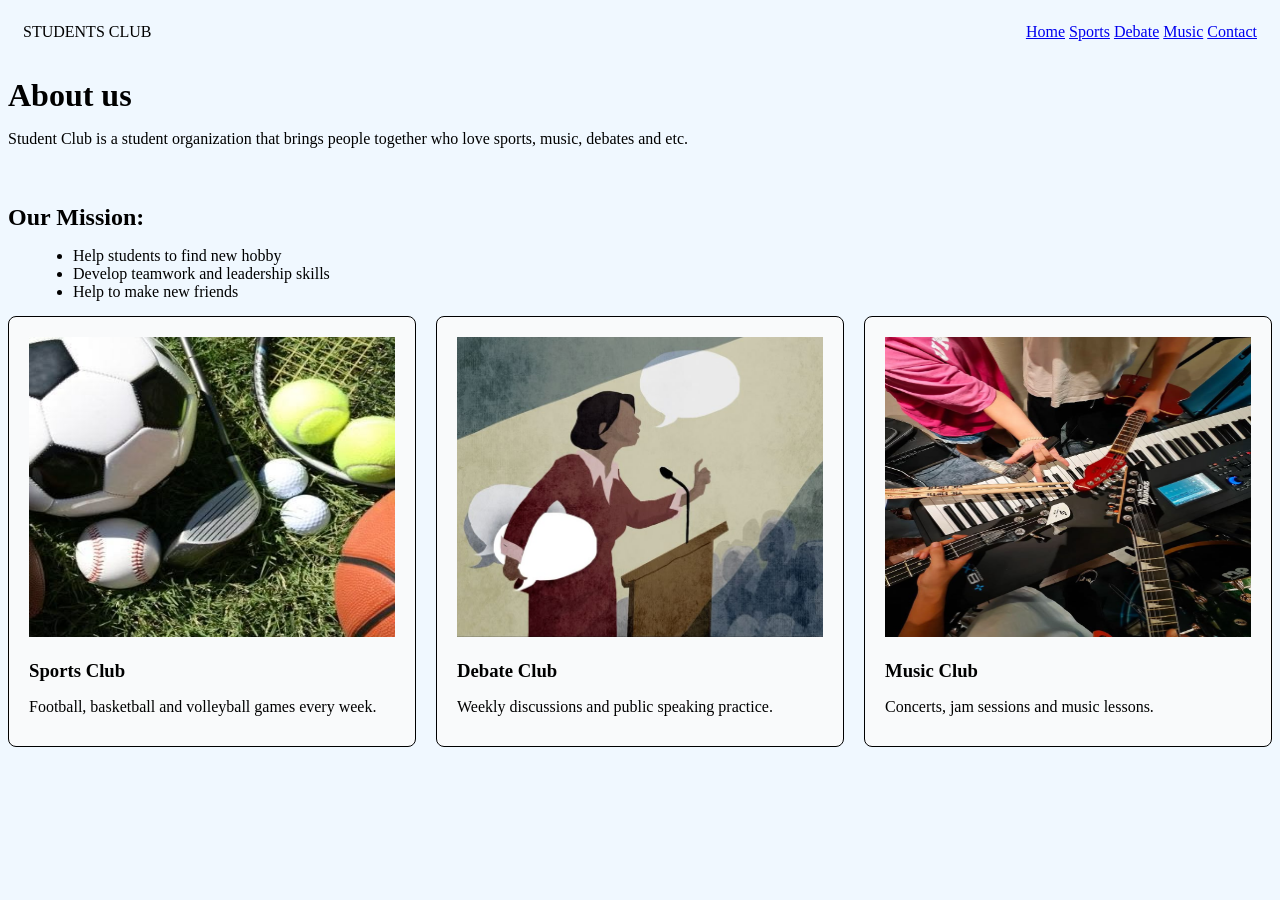
==== index.html @ b8aecc90 "Add files via upload" ====
<!DOCTYPE html>
<html>
    <head>
        <title> Student Club Website</title>
        <link rel="stylesheet" href="style.css"> 
    </head>
    <body>
        <header class="header">
            <div class="logo"> STUDENTS CLUB</div>
            <nav class="nav">
                <a href="index.html"> Home</a>
                <a href="sports.html"> Sports</a>
                <a href="debate.html"> Debate</a>
                <a href="music.html"> Music</a>
                <a href="contact.html"> Contact</a>

            </nav>
         </header>
        <main>
            <h1> About us</h1>
            <p> Student Club is a student organization that brings people together who love sports, music, debates and etc. </p>
            <br><br>
            <h2> Our Mission:</h2>
            <ul>
                <li> Help students to find new hobby</li>
                <li> Develop teamwork and leadership skills</li>
                <li> Help to make new friends</li>
            </ul>
            <div class="cards">
                <div class="card">
                    <img src="photos/card1.jpeg" alt="card1">
                    <h3> Sports Club</h3>
                    <p>Football, basketball and volleyball games every week.</p>
                    
                </div>
                <div class="card"> 
                    <img src="photos/card3.jpeg" alt="">
                    <h3> Debate Club</h3>
                    <p> Weekly discussions and public speaking practice.</p>
                </div>
                <div class="card"> 
                    <img src="photos/card2.jpeg" alt="">
                    <h3> Music Club</h3>
                    <p> Concerts, jam sessions and music lessons.</p>
                </div>
        
            </div>
        </main>
        <footer class="footer"> 
        </footer>
    </body>
</html
---- style.css ----
body {
    background-color: aliceblue;

}
.main {
    margin: 30px;
    padding: 25px;
    border: 2px solid black;
}
h1 {
    margin-bottom: 15px;
}
h2 {
    margin-top: 10px;
    margin-bottom: 10px;
}
h3 {
    margin-bottom: 10px;
}
p {
    margin-bottom: 10px;
}
ul {
    margin-bottom: 15px;
    margin-left: 25px;
}
.header {
    display: flex;
    justify-content: space-between;
    align-items: center;
    padding: 15px;
}
.cards {
    display: flex;
    gap: 20px;
    margin-top: 15px;

}
.card {
    background-color: #f9fafb;
    padding: 20px;
    border-radius: 8px;
    flex: 1;
    min-width: 200px;
    border: 1px solid black;
}
.card img {
    height: 300px;
    width: 100%;
}
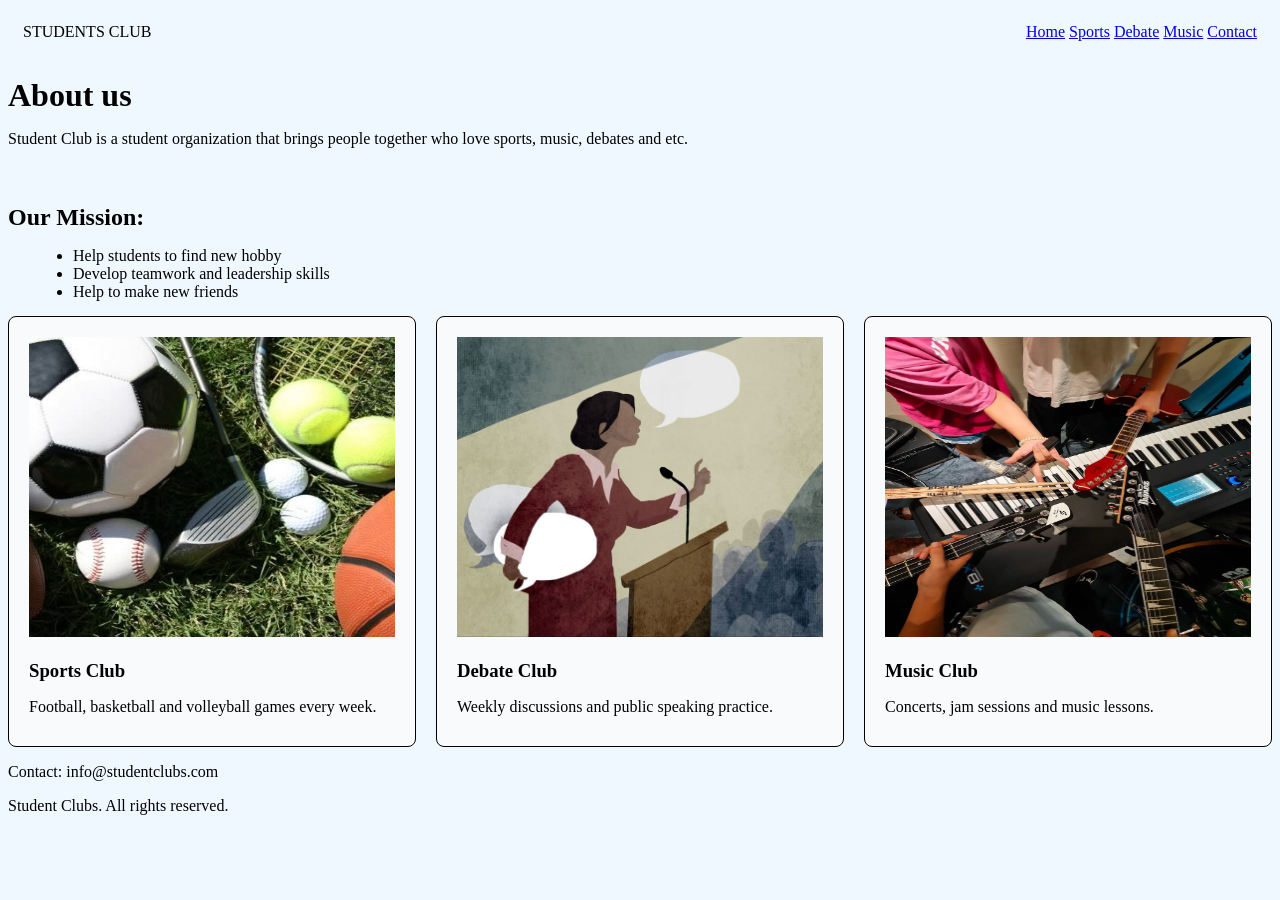
==== commit ca7bf036: "Update index.html" ====
--- a/index.html
+++ b/index.html
@@ -1,6 +1,8 @@
 <!DOCTYPE html>
 <html>
     <head>
+        <meta charset="UTF-8">
+        <meta name="viewport" content="width=device-width, initial-scale=1.0">
         <title> Student Club Website</title>
         <link rel="stylesheet" href="style.css"> 
     </head>
@@ -47,6 +49,9 @@
             </div>
         </main>
         <footer class="footer"> 
+            <p>Contact: info@studentclubs.com</p>
+            <p> Student Clubs. All rights reserved.</p>
         </footer>
     </body>
 </html
+
--- a/style.css
+++ b/style.css
@@ -47,4 +47,4 @@
 .card img {
     height: 300px;
     width: 100%;
-}+}
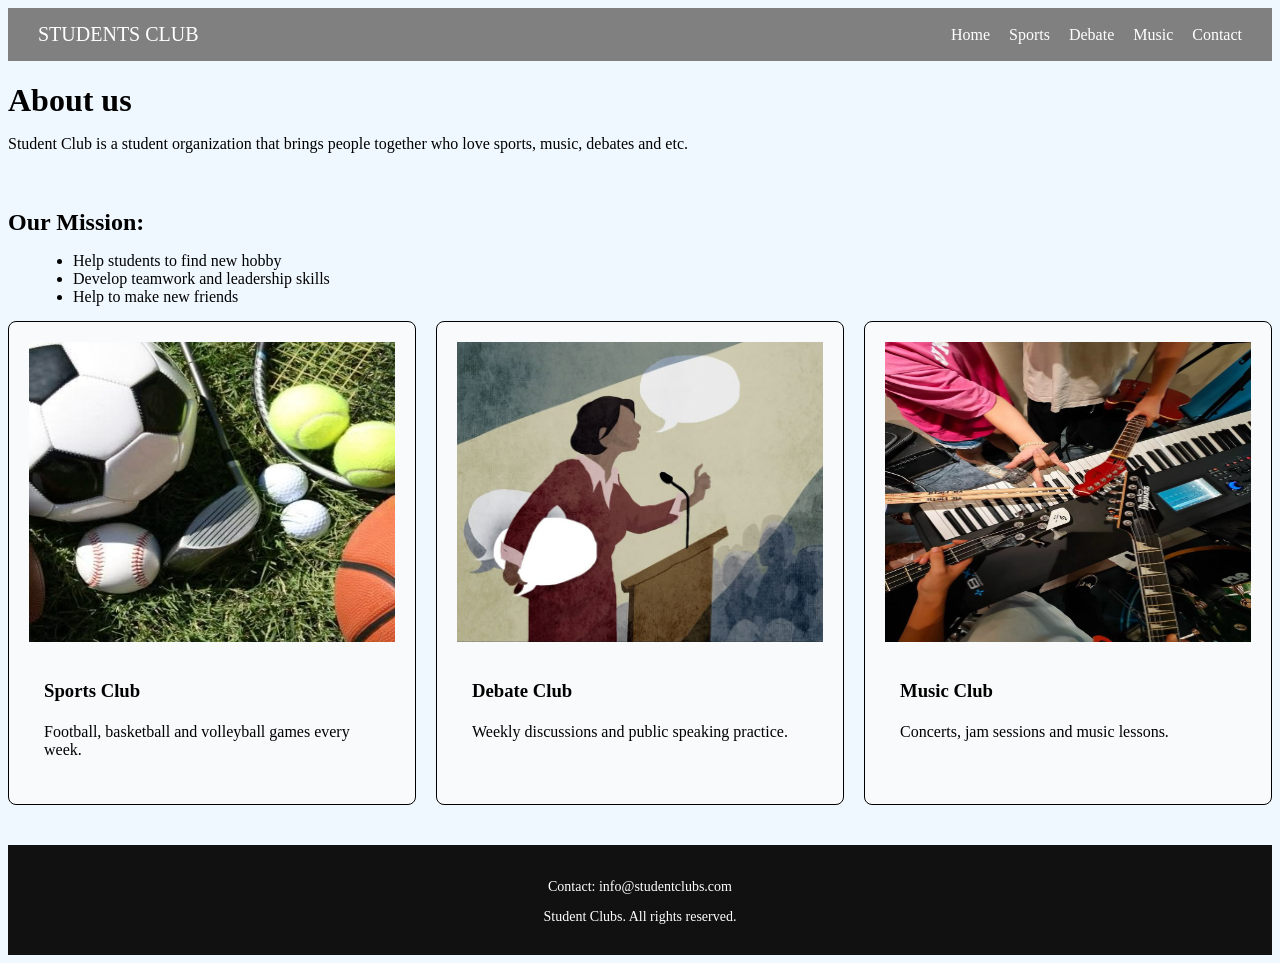
==== commit 7c846b9f: "Add files via upload" ====
--- a/index.html
+++ b/index.html
@@ -54,4 +54,3 @@
         </footer>
     </body>
 </html
-
--- a/style.css
+++ b/style.css
@@ -48,3 +48,196 @@
     height: 300px;
     width: 100%;
 }
+
+
+
+a {
+    color: cornflowerblue;
+    text-decoration: none;
+}
+
+a:hover,
+a:focus {
+    color: cornflowerblue;
+    text-decoration: underline;
+}
+
+
+.header {
+    display: flex;
+    justify-content: space-between;
+    align-items: center;
+    padding: 15px 30px;
+    background-color: grey;
+    color: white;
+    position: sticky;
+}
+
+.logo {
+    font-size: 20px;
+}
+
+.nav a {
+    color: white;
+    margin-left: 15px;
+}
+
+.nav a:hover,
+.nav a:focus {
+    color: gray;
+    text-decoration: underline;
+}
+
+.hero {
+    text-align: center;
+    padding: 40px 20px;
+    background-color: #e0e7ff;
+    border-radius: 8px;
+    margin-bottom: 25px;
+}
+
+.hero h1 {
+    font-size: 30px;
+}
+
+.highlight {
+    color: #1e3a8a;
+}
+
+
+.card h3 {
+    padding: 15px 15px 5px;
+}
+
+.card p {
+    padding: 0 15px 15px;
+}
+
+.card .btn {
+    display: inline-block;
+    margin: 0 15px 15px;
+    color: white;
+    padding: 8px 16px;
+    font-size: 14px;
+}
+
+.card .btn:hover,
+.card .btn:focus {
+    color: white;
+}
+
+.table {
+    width: 100%;
+    border-collapse: collapse;
+    margin-top: 15px;
+}
+
+.table th {
+    background-color: #1e3a8a;
+    color: white;
+    padding: 12px;
+    text-align: left;
+}
+
+.table td {
+    padding: 12px;
+    border-bottom: 1px solid #ddd;
+}
+
+.table tbody tr:nth-child(even) {
+    background-color: #f0f4ff;
+}
+
+.contact-form {
+    background-color: lightblue;
+    padding: 25px;
+    border-radius: 8px;
+    border: 1px solid black;
+    max-width: 600px;
+    margin-top: 15px;
+}
+
+.contact-form label {
+    display: block;
+    margin-top: 12px;
+    margin-bottom: 5px;
+    font-weight: 600;
+}
+
+.contact-form input,
+.contact-form select,
+.contact-form textarea {
+    width: 100%;
+    padding: 10px;
+    border: 1px solid #ccc;
+    border-radius: 4px;
+    font-size: 14px;
+    font-family: inherit;
+}
+
+
+.contact-form button {
+    margin-top: 15px;
+    background-color: lightskyblue;
+    color: white;
+    border: none;
+    padding: 10px 25px;
+    border-radius: 5px;
+    cursor: pointer;
+    font-size: 16px;
+    font-family: inherit;
+}
+
+.contact-form button:hover,
+.contact-form button:focus {
+    background-color: gray;
+    outline: none;
+}
+
+.footer {
+    background-color: #111;
+    color: white;
+    text-align: center;
+    padding: 20px;
+    margin-top: 40px;
+    font-size: 14px;
+}
+
+.footer a {
+    color: white;
+    margin: 0 5px;
+}
+
+
+
+@media (max-width: 768px) {
+    .header {
+        flex-direction: column;
+        gap: 10px;
+        text-align: center;
+    }
+
+    .cards {
+        grid-template-columns: repeat(2, 1fr);
+    }
+
+    .hero h1 {
+        font-size: 24px;
+    }
+}
+
+@media (max-width: 480px) {
+    .cards {
+        grid-template-columns: 1fr;
+    }
+
+    .nav a {
+        display: block;
+        margin: 5px 0;
+    }
+
+    main {
+        margin: 15px;
+        padding: 15px;
+    }
+}
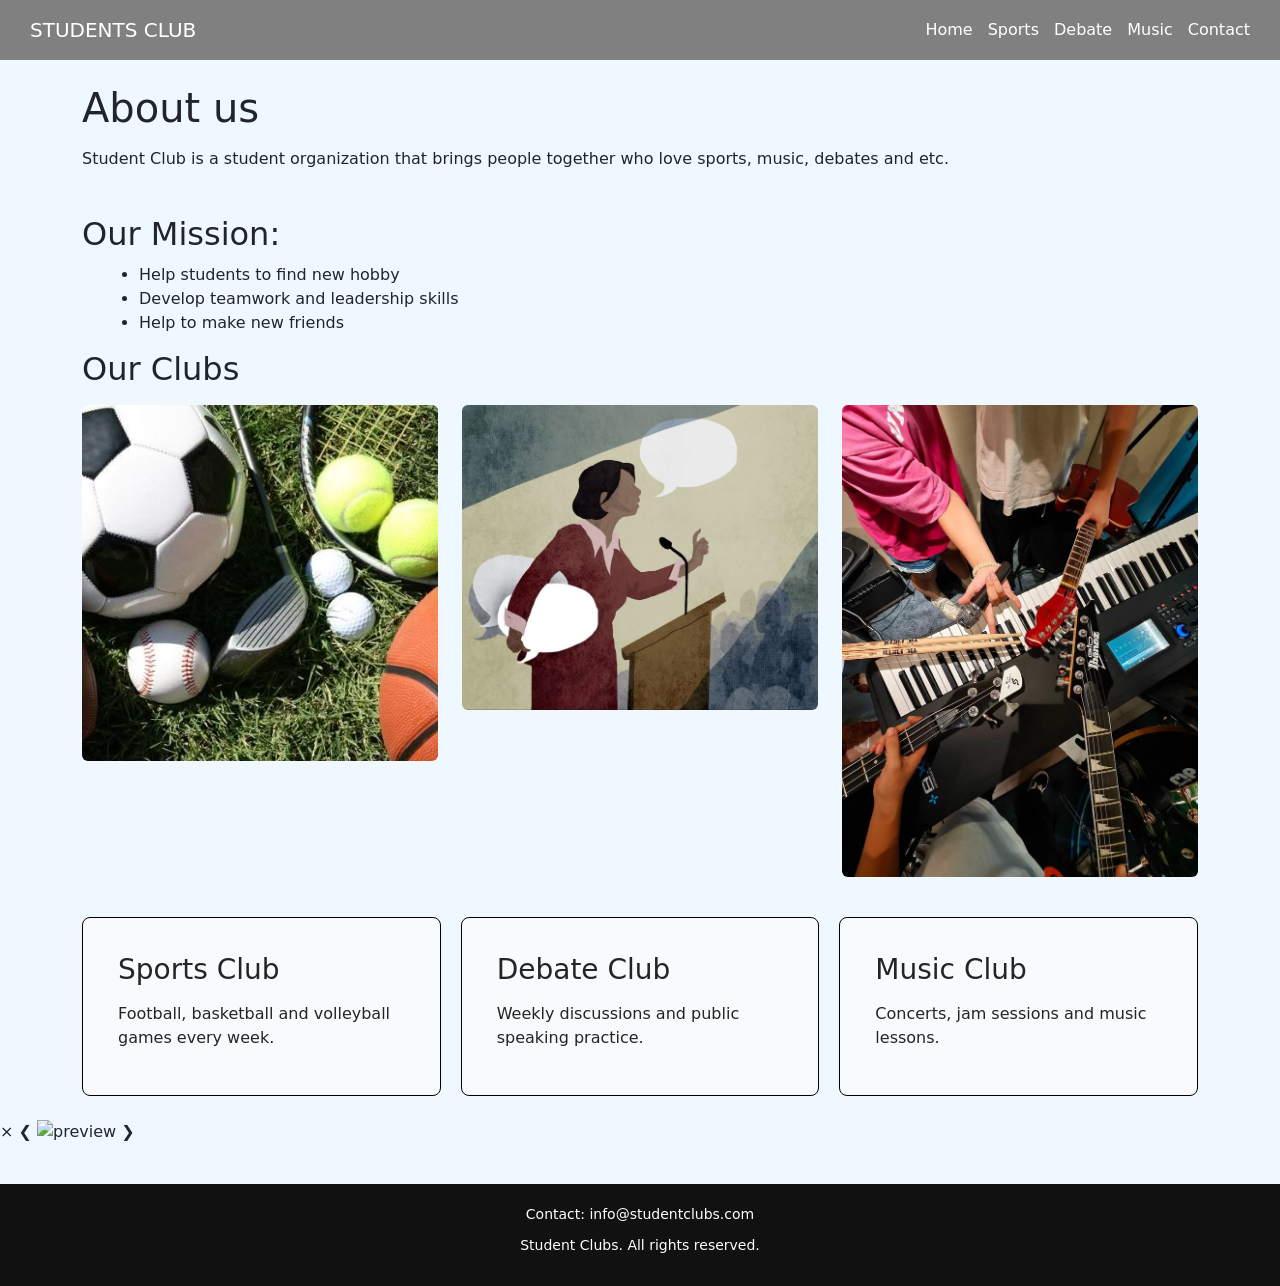
==== commit 5e17275e: "Refactor index.html with Bootstrap integration" ====
--- a/index.html
+++ b/index.html
@@ -1,56 +1,77 @@
 <!DOCTYPE html>
 <html>
-    <head>
-        <meta charset="UTF-8">
-        <meta name="viewport" content="width=device-width, initial-scale=1.0">
-        <title> Student Club Website</title>
-        <link rel="stylesheet" href="style.css"> 
-    </head>
-    <body>
-        <header class="header">
-            <div class="logo"> STUDENTS CLUB</div>
-            <nav class="nav">
-                <a href="index.html"> Home</a>
-                <a href="sports.html"> Sports</a>
-                <a href="debate.html"> Debate</a>
-                <a href="music.html"> Music</a>
-                <a href="contact.html"> Contact</a>
+<head>
+    <meta charset="UTF-8">
+    <meta name="viewport" content="width=device-width, initial-scale=1.0">
+    <title>Student Club Website</title>
+    <link href="https://cdn.jsdelivr.net/npm/bootstrap@5.3.3/dist/css/bootstrap.min.css" rel="stylesheet">
+    <link rel="stylesheet" href="style.css">
+</head>
+<body>
+    <header class="header">
+        <div class="logo">STUDENTS CLUB</div>
+        <nav class="nav">
+            <a href="index.html">Home</a>
+            <a href="sports.html">Sports</a>
+            <a href="debate.html">Debate</a>
+            <a href="music.html">Music</a>
+            <a href="contact.html">Contact</a>
+        </nav>
+    </header>
 
-            </nav>
-         </header>
-        <main>
-            <h1> About us</h1>
-            <p> Student Club is a student organization that brings people together who love sports, music, debates and etc. </p>
-            <br><br>
-            <h2> Our Mission:</h2>
-            <ul>
-                <li> Help students to find new hobby</li>
-                <li> Develop teamwork and leadership skills</li>
-                <li> Help to make new friends</li>
-            </ul>
-            <div class="cards">
-                <div class="card">
-                    <img src="photos/card1.jpeg" alt="card1">
-                    <h3> Sports Club</h3>
-                    <p>Football, basketball and volleyball games every week.</p>
-                    
-                </div>
-                <div class="card"> 
-                    <img src="photos/card3.jpeg" alt="">
-                    <h3> Debate Club</h3>
-                    <p> Weekly discussions and public speaking practice.</p>
-                </div>
-                <div class="card"> 
-                    <img src="photos/card2.jpeg" alt="">
-                    <h3> Music Club</h3>
-                    <p> Concerts, jam sessions and music lessons.</p>
-                </div>
-        
+    <main class="container my-4">
+        <h1>About us</h1>
+        <p>Student Club is a student organization that brings people together who love sports, music, debates and etc.</p>
+        <br>
+        <h2>Our Mission:</h2>
+        <ul>
+            <li>Help students to find new hobby</li>
+            <li>Develop teamwork and leadership skills</li>
+            <li>Help to make new friends</li>
+        </ul>
+
+        <h2>Our Clubs</h2>
+        <div class="row mt-3">
+            <div class="col-md-4">
+                <img class="gallery-img img-fluid rounded mb-3" src="photos/card1.jpeg" alt="Sports Club">
             </div>
-        </main>
-        <footer class="footer"> 
-            <p>Contact: info@studentclubs.com</p>
-            <p> Student Clubs. All rights reserved.</p>
-        </footer>
-    </body>
-</html
+            <div class="col-md-4">
+                <img class="gallery-img img-fluid rounded mb-3" src="photos/card3.jpeg" alt="Debate Club">
+            </div>
+            <div class="col-md-4">
+                <img class="gallery-img img-fluid rounded mb-3" src="photos/card2.jpeg" alt="Music Club">
+            </div>
+        </div>
+
+        <div class="cards mt-4">
+            <div class="card">
+                <h3>Sports Club</h3>
+                <p>Football, basketball and volleyball games every week.</p>
+            </div>
+            <div class="card">
+                <h3>Debate Club</h3>
+                <p>Weekly discussions and public speaking practice.</p>
+            </div>
+            <div class="card">
+                <h3>Music Club</h3>
+                <p>Concerts, jam sessions and music lessons.</p>
+            </div>
+        </div>
+    </main>
+
+    <div id="lightbox">
+        <span id="closeBox">&times;</span>
+        <span id="leftArrow">&#10094;</span>
+        <img id="bigImage" src="" alt="preview">
+        <span id="rightArrow">&#10095;</span>
+    </div>
+
+    <footer class="footer">
+        <p>Contact: info@studentclubs.com</p>
+        <p>Student Clubs. All rights reserved.</p>
+    </footer>
+
+    <script src="https://code.jquery.com/jquery-3.7.1.min.js"></script>
+    <script src="js/script.js"></script>
+</body>
+</html>
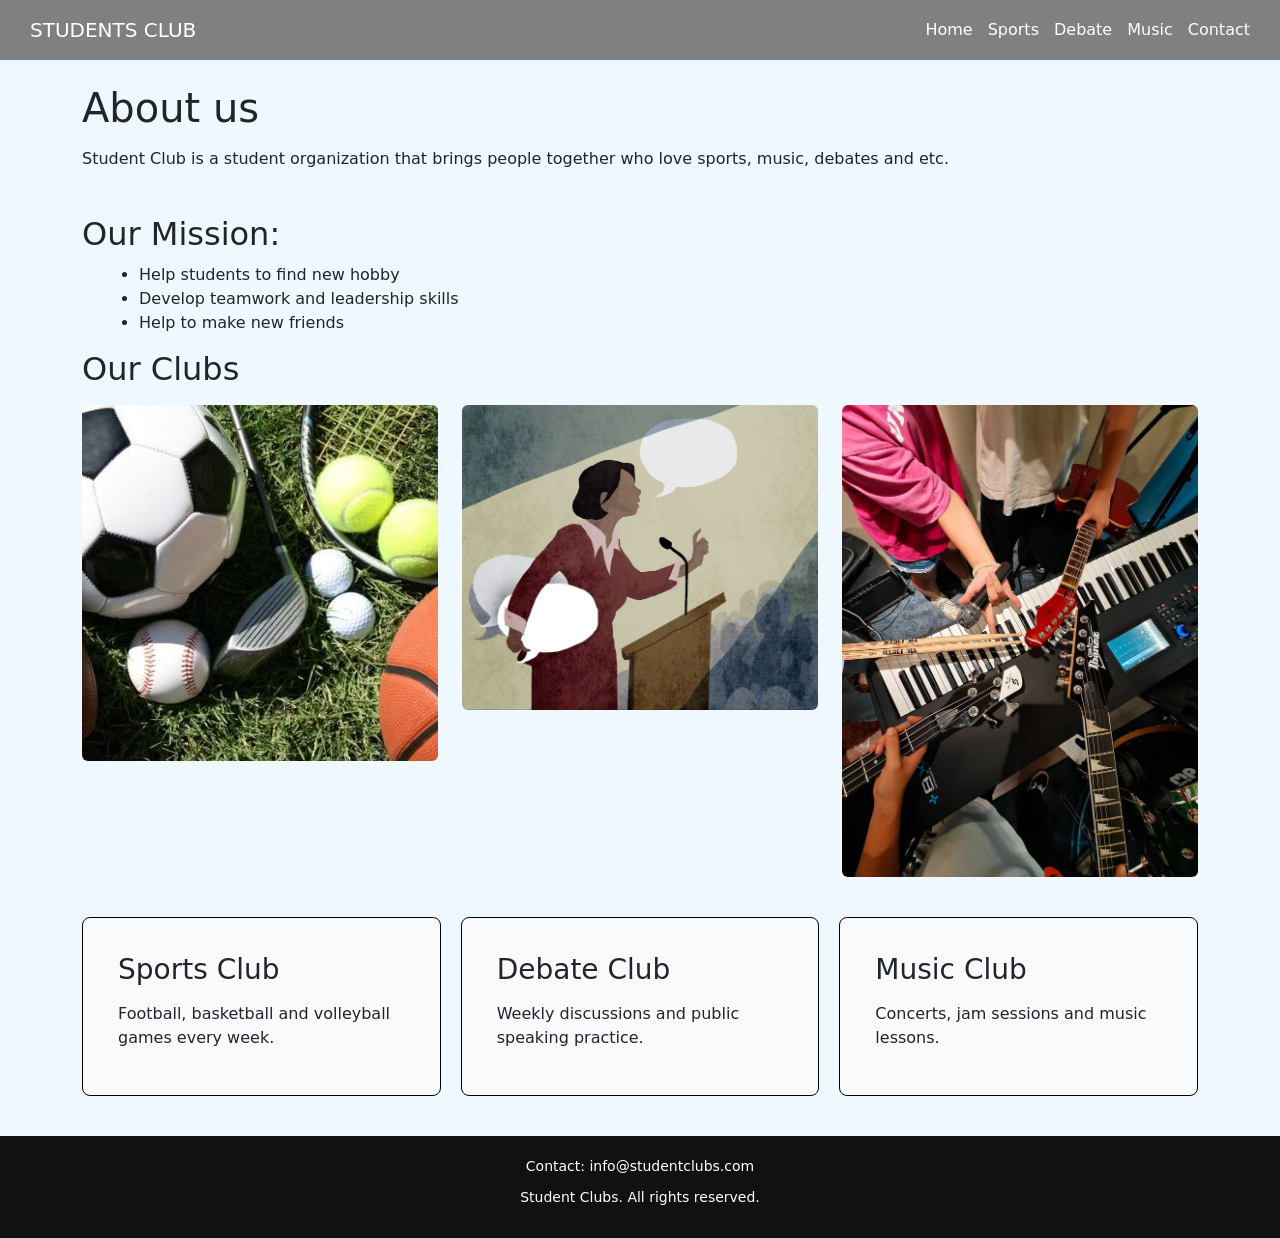
==== commit 7513dd98: "Add Bootstrap script to index.html" ====
--- a/index.html
+++ b/index.html
@@ -72,6 +72,7 @@
     </footer>
 
     <script src="https://code.jquery.com/jquery-3.7.1.min.js"></script>
+    <script src="https://cdn.jsdelivr.net/npm/bootstrap@5.3.3/dist/js/bootstrap.bundle.min.js"></script>
     <script src="js/script.js"></script>
 </body>
 </html>
--- a/style.css
+++ b/style.css
@@ -240,4 +240,50 @@
         margin: 15px;
         padding: 15px;
     }
-}+}
+#lightbox {
+    display: none;
+    position: fixed;
+    top: 0;
+    left: 0;
+    width: 100%;
+    height: 100%;
+    background: rgba(0, 0, 0, 0.9);
+    z-index: 999;
+    justify-content: center;
+    align-items: center;
+}
+
+#bigImage {
+    max-width: 80%;
+    max-height: 80%;
+    border-radius: 8px;
+}
+
+#closeBox {
+    position: absolute;
+    top: 20px;
+    right: 30px;
+    color: white;
+    font-size: 36px;
+    cursor: pointer;
+}
+
+#leftArrow,
+#rightArrow {
+    position: absolute;
+    top: 50%;
+    color: white;
+    font-size: 40px;
+    cursor: pointer;
+    padding: 10px;
+    user-select: none;
+}
+
+#leftArrow { left: 20px; }
+#rightArrow { right: 20px; }
+
+.activity {
+    padding: 6px 0;
+    font-size: 17px;
+}
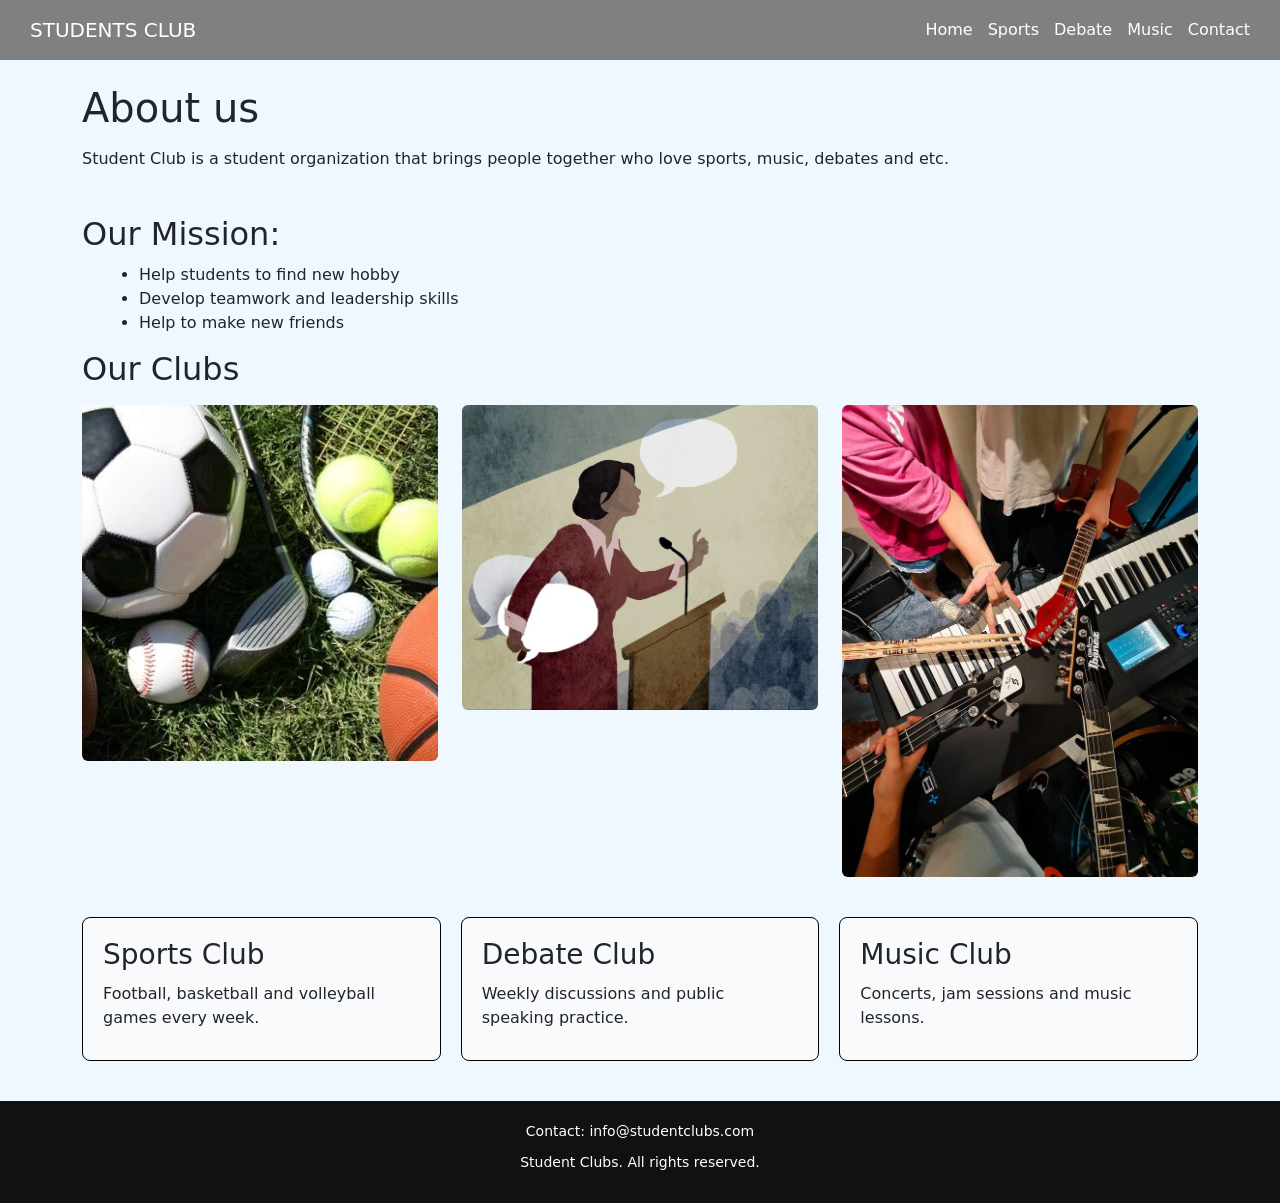
==== commit af897065: "Update script.js path in index.html" ====
--- a/index.html
+++ b/index.html
@@ -73,6 +73,6 @@
 
     <script src="https://code.jquery.com/jquery-3.7.1.min.js"></script>
     <script src="https://cdn.jsdelivr.net/npm/bootstrap@5.3.3/dist/js/bootstrap.bundle.min.js"></script>
-    <script src="js/script.js"></script>
+    <script src="script.js"></script>
 </body>
 </html>
--- a/style.css
+++ b/style.css
@@ -1,289 +1,36 @@
-body {
-    background-color: aliceblue;
-
-}
-.main {
-    margin: 30px;
-    padding: 25px;
-    border: 2px solid black;
-}
-h1 {
-    margin-bottom: 15px;
-}
-h2 {
-    margin-top: 10px;
-    margin-bottom: 10px;
-}
-h3 {
-    margin-bottom: 10px;
-}
-p {
-    margin-bottom: 10px;
-}
-ul {
-    margin-bottom: 15px;
-    margin-left: 25px;
-}
-.header {
-    display: flex;
-    justify-content: space-between;
-    align-items: center;
-    padding: 15px;
-}
-.cards {
-    display: flex;
-    gap: 20px;
-    margin-top: 15px;
-
-}
-.card {
-    background-color: #f9fafb;
-    padding: 20px;
-    border-radius: 8px;
-    flex: 1;
-    min-width: 200px;
-    border: 1px solid black;
-}
-.card img {
-    height: 300px;
-    width: 100%;
-}
+body { background-color: aliceblue; }
+.main { margin: 30px; padding: 25px; border: 2px solid black; }
+h1 { margin-bottom: 15px; }
+h2 { margin-top: 10px; margin-bottom: 10px; }
+h3 { margin-bottom: 10px; }
+p { margin-bottom: 10px; }
+ul { margin-bottom: 15px; margin-left: 25px; }
+.header { display: flex; justify-content: space-between; align-items: center; padding: 15px 30px; background-color: grey; color: white; position: sticky; top: 0; z-index: 100; }
+.logo { font-size: 20px; }
+.nav a { color: white; margin-left: 15px; text-decoration: none; }
+.nav a:hover { color: gray; text-decoration: underline; }
+.cards { display: flex; gap: 20px; margin-top: 15px; }
+.card { background-color: #f9fafb; padding: 20px; border-radius: 8px; flex: 1; min-width: 200px; border: 1px solid black; }
+.table { width: 100%; border-collapse: collapse; margin-top: 15px; }
+.table th { background-color: #1e3a8a; color: white; padding: 12px; text-align: left; }
+.table td { padding: 12px; border-bottom: 1px solid #ddd; }
+.table tbody tr:nth-child(even) { background-color: #f0f4ff; }
+.contact-form { background-color: lightblue; padding: 25px; border-radius: 8px; border: 1px solid black; max-width: 600px; margin-top: 15px; }
+.contact-form label { display: block; margin-top: 12px; margin-bottom: 5px; font-weight: 600; }
+.contact-form input, .contact-form select, .contact-form textarea { width: 100%; padding: 10px; border: 1px solid #ccc; border-radius: 4px; }
+.contact-form button { margin-top: 15px; background-color: lightskyblue; color: white; border: none; padding: 10px 25px; border-radius: 5px; cursor: pointer; }
+.footer { background-color: #111; color: white; text-align: center; padding: 20px; margin-top: 40px; font-size: 14px; }
 
 
-
-a {
-    color: cornflowerblue;
-    text-decoration: none;
-}
-
-a:hover,
-a:focus {
-    color: cornflowerblue;
-    text-decoration: underline;
-}
-
-
-.header {
-    display: flex;
-    justify-content: space-between;
-    align-items: center;
-    padding: 15px 30px;
-    background-color: grey;
-    color: white;
-    position: sticky;
-}
-
-.logo {
-    font-size: 20px;
-}
-
-.nav a {
-    color: white;
-    margin-left: 15px;
-}
-
-.nav a:hover,
-.nav a:focus {
-    color: gray;
-    text-decoration: underline;
-}
-
-.hero {
-    text-align: center;
-    padding: 40px 20px;
-    background-color: #e0e7ff;
-    border-radius: 8px;
-    margin-bottom: 25px;
-}
-
-.hero h1 {
-    font-size: 30px;
-}
-
-.highlight {
-    color: #1e3a8a;
-}
-
-
-.card h3 {
-    padding: 15px 15px 5px;
-}
-
-.card p {
-    padding: 0 15px 15px;
-}
-
-.card .btn {
-    display: inline-block;
-    margin: 0 15px 15px;
-    color: white;
-    padding: 8px 16px;
-    font-size: 14px;
-}
-
-.card .btn:hover,
-.card .btn:focus {
-    color: white;
-}
-
-.table {
-    width: 100%;
-    border-collapse: collapse;
-    margin-top: 15px;
-}
-
-.table th {
-    background-color: #1e3a8a;
-    color: white;
-    padding: 12px;
-    text-align: left;
-}
-
-.table td {
-    padding: 12px;
-    border-bottom: 1px solid #ddd;
-}
-
-.table tbody tr:nth-child(even) {
-    background-color: #f0f4ff;
-}
-
-.contact-form {
-    background-color: lightblue;
-    padding: 25px;
-    border-radius: 8px;
-    border: 1px solid black;
-    max-width: 600px;
-    margin-top: 15px;
-}
-
-.contact-form label {
-    display: block;
-    margin-top: 12px;
-    margin-bottom: 5px;
-    font-weight: 600;
-}
-
-.contact-form input,
-.contact-form select,
-.contact-form textarea {
-    width: 100%;
-    padding: 10px;
-    border: 1px solid #ccc;
-    border-radius: 4px;
-    font-size: 14px;
-    font-family: inherit;
-}
-
-
-.contact-form button {
-    margin-top: 15px;
-    background-color: lightskyblue;
-    color: white;
-    border: none;
-    padding: 10px 25px;
-    border-radius: 5px;
-    cursor: pointer;
-    font-size: 16px;
-    font-family: inherit;
-}
-
-.contact-form button:hover,
-.contact-form button:focus {
-    background-color: gray;
-    outline: none;
-}
-
-.footer {
-    background-color: #111;
-    color: white;
-    text-align: center;
-    padding: 20px;
-    margin-top: 40px;
-    font-size: 14px;
-}
-
-.footer a {
-    color: white;
-    margin: 0 5px;
-}
-
-
+#lightbox { display: none; position: fixed; top: 0; left: 0; width: 100%; height: 100%; background: rgba(0, 0, 0, 0.9); z-index: 999; justify-content: center; align-items: center; }
+#bigImage { max-width: 80%; max-height: 80%; border-radius: 8px; }
+#closeBox { position: absolute; top: 20px; right: 30px; color: white; font-size: 36px; cursor: pointer; }
+#leftArrow, #rightArrow { position: absolute; top: 50%; color: white; font-size: 40px; cursor: pointer; padding: 10px; user-select: none; }
+#leftArrow { left: 20px; }
+#rightArrow { right: 20px; }
+.activity { padding: 6px 0; font-size: 17px; }
 
 @media (max-width: 768px) {
-    .header {
-        flex-direction: column;
-        gap: 10px;
-        text-align: center;
-    }
-
-    .cards {
-        grid-template-columns: repeat(2, 1fr);
-    }
-
-    .hero h1 {
-        font-size: 24px;
-    }
+    .header { flex-direction: column; gap: 10px; text-align: center; }
+    .cards { flex-direction: column; }
 }
-
-@media (max-width: 480px) {
-    .cards {
-        grid-template-columns: 1fr;
-    }
-
-    .nav a {
-        display: block;
-        margin: 5px 0;
-    }
-
-    main {
-        margin: 15px;
-        padding: 15px;
-    }
-}
-#lightbox {
-    display: none;
-    position: fixed;
-    top: 0;
-    left: 0;
-    width: 100%;
-    height: 100%;
-    background: rgba(0, 0, 0, 0.9);
-    z-index: 999;
-    justify-content: center;
-    align-items: center;
-}
-
-#bigImage {
-    max-width: 80%;
-    max-height: 80%;
-    border-radius: 8px;
-}
-
-#closeBox {
-    position: absolute;
-    top: 20px;
-    right: 30px;
-    color: white;
-    font-size: 36px;
-    cursor: pointer;
-}
-
-#leftArrow,
-#rightArrow {
-    position: absolute;
-    top: 50%;
-    color: white;
-    font-size: 40px;
-    cursor: pointer;
-    padding: 10px;
-    user-select: none;
-}
-
-#leftArrow { left: 20px; }
-#rightArrow { right: 20px; }
-
-.activity {
-    padding: 6px 0;
-    font-size: 17px;
-}
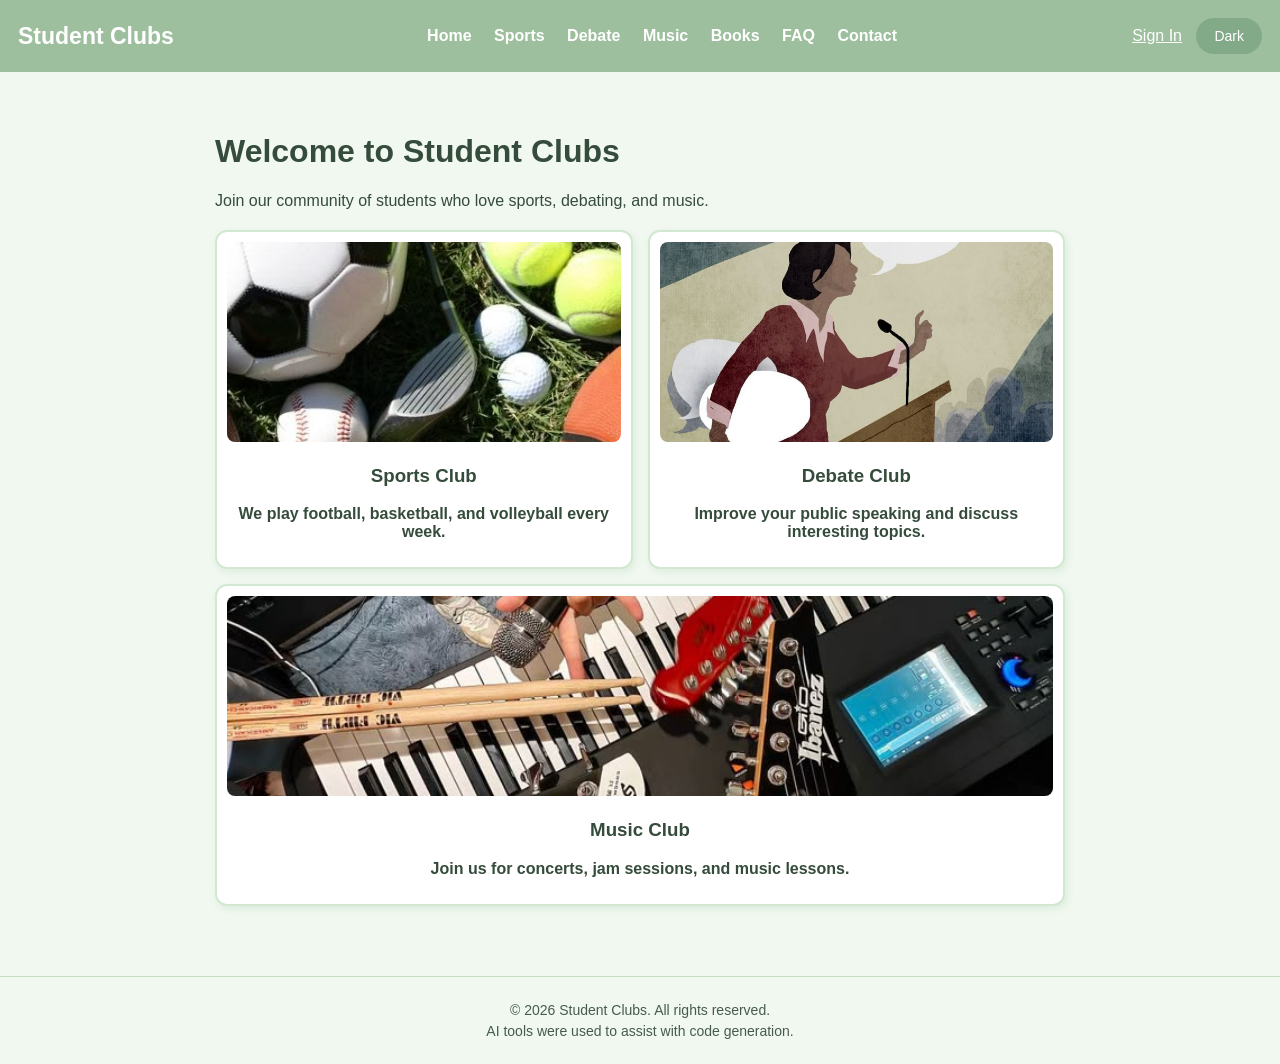
==== commit 292e91e9: "Add files via upload" ====
--- a/index.html
+++ b/index.html
@@ -1,78 +1,62 @@
 <!DOCTYPE html>
-<html>
+<html lang="en">
 <head>
     <meta charset="UTF-8">
     <meta name="viewport" content="width=device-width, initial-scale=1.0">
-    <title>Student Club Website</title>
-    <link href="https://cdn.jsdelivr.net/npm/bootstrap@5.3.3/dist/css/bootstrap.min.css" rel="stylesheet">
+    <title>Home - Student Clubs</title>
     <link rel="stylesheet" href="style.css">
 </head>
 <body>
-    <header class="header">
-        <div class="logo">STUDENTS CLUB</div>
-        <nav class="nav">
+    <header class="top-bar">
+        <div class="logo">Student Clubs</div>
+        <nav class="menu">
             <a href="index.html">Home</a>
             <a href="sports.html">Sports</a>
             <a href="debate.html">Debate</a>
             <a href="music.html">Music</a>
+            <a href="books.html">Books</a>
+            <a href="faq.html">FAQ</a>
             <a href="contact.html">Contact</a>
         </nav>
+        <div>
+            <a href="contact.html" id="signInBtn">Sign In</a>
+            <span id="userInfo">
+                <span id="helloText"></span>
+                <button id="signOutBtn">Sign Out</button>
+            </span>
+            <button id="themeBtn">Dark</button>
+        </div>
     </header>
 
-    <main class="container my-4">
-        <h1>About us</h1>
-        <p>Student Club is a student organization that brings people together who love sports, music, debates and etc.</p>
-        <br>
-        <h2>Our Mission:</h2>
-        <ul>
-            <li>Help students to find new hobby</li>
-            <li>Develop teamwork and leadership skills</li>
-            <li>Help to make new friends</li>
-        </ul>
-
-        <h2>Our Clubs</h2>
-        <div class="row mt-3">
-            <div class="col-md-4">
-                <img class="gallery-img img-fluid rounded mb-3" src="photos/card1.jpeg" alt="Sports Club">
+    <main class="content">
+        <h1>Welcome to Student Clubs</h1>
+        <p>Join our community of students who love sports, debating, and music.</p>
+        
+        <section class="gallery">
+            <div class="img-box">
+                <img src="photos/card1.jpeg" alt="Sports Club">
+                <h3>Sports Club</h3>
+                <p>We play football, basketball, and volleyball every week.</p>
             </div>
-            <div class="col-md-4">
-                <img class="gallery-img img-fluid rounded mb-3" src="photos/card3.jpeg" alt="Debate Club">
+            <div class="img-box">
+                <img src="photos/card3.jpeg" alt="Debate Club">
+                <h3>Debate Club</h3>
+                <p>Improve your public speaking and discuss interesting topics.</p>
             </div>
-            <div class="col-md-4">
-                <img class="gallery-img img-fluid rounded mb-3" src="photos/card2.jpeg" alt="Music Club">
+            <div class="img-box">
+                <img src="photos/card2.jpeg" alt="Music Club">
+                <h3>Music Club</h3>
+                <p>Join us for concerts, jam sessions, and music lessons.</p>
             </div>
-        </div>
-
-        <div class="cards mt-4">
-            <div class="card">
-                <h3>Sports Club</h3>
-                <p>Football, basketball and volleyball games every week.</p>
-            </div>
-            <div class="card">
-                <h3>Debate Club</h3>
-                <p>Weekly discussions and public speaking practice.</p>
-            </div>
-            <div class="card">
-                <h3>Music Club</h3>
-                <p>Concerts, jam sessions and music lessons.</p>
-            </div>
-        </div>
+        </section>
     </main>
 
-    <div id="lightbox">
-        <span id="closeBox">&times;</span>
-        <span id="leftArrow">&#10094;</span>
-        <img id="bigImage" src="" alt="preview">
-        <span id="rightArrow">&#10095;</span>
-    </div>
-
     <footer class="footer">
-        <p>Contact: info@studentclubs.com</p>
-        <p>Student Clubs. All rights reserved.</p>
+        <p>&copy; 2026 Student Clubs. All rights reserved.</p>
+        <p>AI tools were used to assist with code generation.</p>
     </footer>
 
     <script src="https://code.jquery.com/jquery-3.7.1.min.js"></script>
-    <script src="https://cdn.jsdelivr.net/npm/bootstrap@5.3.3/dist/js/bootstrap.bundle.min.js"></script>
-    <script src="script.js"></script>
+    <script src="js/script.js"></script>
 </body>
-</html>
+</html>
--- a/style.css
+++ b/style.css
@@ -1,36 +1,256 @@
-body { background-color: aliceblue; }
-.main { margin: 30px; padding: 25px; border: 2px solid black; }
-h1 { margin-bottom: 15px; }
-h2 { margin-top: 10px; margin-bottom: 10px; }
-h3 { margin-bottom: 10px; }
-p { margin-bottom: 10px; }
-ul { margin-bottom: 15px; margin-left: 25px; }
-.header { display: flex; justify-content: space-between; align-items: center; padding: 15px 30px; background-color: grey; color: white; position: sticky; top: 0; z-index: 100; }
-.logo { font-size: 20px; }
-.nav a { color: white; margin-left: 15px; text-decoration: none; }
-.nav a:hover { color: gray; text-decoration: underline; }
-.cards { display: flex; gap: 20px; margin-top: 15px; }
-.card { background-color: #f9fafb; padding: 20px; border-radius: 8px; flex: 1; min-width: 200px; border: 1px solid black; }
-.table { width: 100%; border-collapse: collapse; margin-top: 15px; }
-.table th { background-color: #1e3a8a; color: white; padding: 12px; text-align: left; }
-.table td { padding: 12px; border-bottom: 1px solid #ddd; }
-.table tbody tr:nth-child(even) { background-color: #f0f4ff; }
-.contact-form { background-color: lightblue; padding: 25px; border-radius: 8px; border: 1px solid black; max-width: 600px; margin-top: 15px; }
-.contact-form label { display: block; margin-top: 12px; margin-bottom: 5px; font-weight: 600; }
-.contact-form input, .contact-form select, .contact-form textarea { width: 100%; padding: 10px; border: 1px solid #ccc; border-radius: 4px; }
-.contact-form button { margin-top: 15px; background-color: lightskyblue; color: white; border: none; padding: 10px 25px; border-radius: 5px; cursor: pointer; }
-.footer { background-color: #111; color: white; text-align: center; padding: 20px; margin-top: 40px; font-size: 14px; }
-
-
-#lightbox { display: none; position: fixed; top: 0; left: 0; width: 100%; height: 100%; background: rgba(0, 0, 0, 0.9); z-index: 999; justify-content: center; align-items: center; }
-#bigImage { max-width: 80%; max-height: 80%; border-radius: 8px; }
-#closeBox { position: absolute; top: 20px; right: 30px; color: white; font-size: 36px; cursor: pointer; }
-#leftArrow, #rightArrow { position: absolute; top: 50%; color: white; font-size: 40px; cursor: pointer; padding: 10px; user-select: none; }
-#leftArrow { left: 20px; }
-#rightArrow { right: 20px; }
-.activity { padding: 6px 0; font-size: 17px; }
-
-@media (max-width: 768px) {
-    .header { flex-direction: column; gap: 10px; text-align: center; }
-    .cards { flex-direction: column; }
-}
+body {
+    font-family: Arial, sans-serif;
+    background-color: #f1f8f0;
+    color: #354b3b;
+    margin: 0;
+    padding: 0;
+}
+
+body.dark {
+    background-color: #25352b;
+    color: white;
+}
+
+body.dark .top-bar {
+    background-color: #466b50;
+}
+
+body.dark .box,
+body.dark .form-box,
+body.dark .book-result,
+body.dark .answer {
+    background-color: #34483a;
+    color: white;
+    border-color: #617e65;
+}
+
+body.dark .question {
+    background-color: #46634c;
+    color: white;
+}
+
+body.dark .question:hover {
+    background-color: #557a5c;
+}
+.top-bar {
+    background-color: #9dbf9e;
+    padding: 18px;
+    display: flex;
+    justify-content: space-between;
+    align-items: center;
+    color: white;
+    flex-wrap: wrap;
+    gap: 10px;
+}
+
+.logo {
+    font-size: 23px;
+    font-weight: bold;
+}
+
+.menu a {
+    color: white;
+    text-decoration: none;
+    margin-left: 18px;
+    font-weight: bold;
+}
+
+.menu a:hover {
+    color: #eaffdc;
+    text-decoration: underline;
+}
+
+button {
+    background-color: #83aa88;
+    color: white;
+    border: none;
+    border-radius: 20px;
+    padding: 10px 18px;
+    cursor: pointer;
+    font-size: 14px;
+    transition: 0.2s;
+}
+
+button:hover {
+    background-color: #628b69;
+}
+
+.content {
+    width: 80%;
+    max-width: 850px;
+    margin: 30px auto;
+    padding: 10px;
+}
+
+.box {
+    background-color: #ffffff;
+    border: 2px solid #d2e8d1;
+    border-radius: 12px;
+    padding: 20px;
+    margin-bottom: 18px;
+    box-shadow: 2px 3px 8px #dcebdc;
+}
+
+.box:nth-child(even) {
+    border-color: #c2dfc5;
+}
+
+.box h2,
+.box h3 {
+    color: #608b67;
+    margin-top: 0;
+}
+
+body.dark .box h2,
+body.dark .box h3 {
+    color: #a3cba2;
+}
+
+.question {
+    background-color: #e2f1df;
+    color: #456c4b;
+    width: 100%;
+    text-align: left;
+    padding: 15px;
+    margin-top: 12px;
+    border: 1px solid #c6dfc4;
+    border-radius: 10px;
+    font-size: 16px;
+    font-weight: bold;
+    display: flex;
+    justify-content: space-between;
+    cursor: pointer;
+    box-sizing: border-box;
+}
+
+.question:hover {
+    background-color: #d2e9d0;
+}
+
+.answer {
+    display: none;
+    background-color: white;
+    padding: 15px;
+    border: 1px solid #c6dfc4;
+    border-top: none;
+    border-radius: 0 0 10px 10px;
+    margin-top: 0; 
+    margin-bottom: 10px;
+}
+
+.form-box {
+    background-color: #edf6e9;
+    border: 2px solid #c9e1c3;
+    border-radius: 12px;
+    padding: 22px;
+    max-width: 430px;
+}
+
+.form-box input {
+    width: 100%;
+    padding: 10px;
+    margin: 10px 0;
+    border: 1px solid #c4d9bd;
+    border-radius: 7px;
+    box-sizing: border-box;
+}
+
+.form-box input:focus {
+    outline: 2px solid #a3cba2;
+}
+.book-result {
+    background-color: white;
+    border: 2px solid #cce4cc;
+    border-radius: 10px;
+    padding: 15px;
+    margin-bottom: 15px;
+    box-shadow: 2px 3px 8px #dcebdc;
+}
+
+@media (max-width: 600px) {
+    .top-bar {
+        flex-direction: column;
+        text-align: center;
+    }
+
+    .menu {
+        margin-top: 10px;
+    }
+
+    .menu a {
+        display: inline-block;
+        margin: 5px;
+    }
+
+    .content {
+        width: 92%;
+    }
+}
+.gallery {
+    display: flex;
+    gap: 15px;
+    margin-top: 20px;
+    margin-bottom: 20px;
+    flex-wrap: wrap; 
+}
+
+.img-box {
+    flex: 1;
+    min-width: 250px;
+    background-color: white;
+    border: 2px solid #d2e8d1;
+    padding: 10px;
+    text-align: center;
+    border-radius: 12px;
+    box-shadow: 2px 3px 8px #dcebdc;
+}
+
+body.dark .img-box {
+    background-color: #34483a;
+    border-color: #617e65;
+}
+
+.img-box img {
+    width: 100%;
+    height: 200px;
+    object-fit: cover;
+    border-radius: 8px;
+}
+
+.img-box p {
+    margin-top: 10px;
+    font-weight: bold;
+}
+.footer {
+    text-align: center;
+    padding: 20px;
+    margin-top: 40px;
+    border-top: 1px solid #c2dfc5;
+    font-size: 14px;
+    background-color: #f1f8f0;
+    color: #354b3b;
+}
+
+body.dark .footer {
+    border-top: 1px solid #466b50;
+    background-color: #25352b;
+    color: #eaffdc;
+}
+
+.footer p {
+    margin: 5px 0;
+    opacity: 0.9;
+}
+#signInBtn { 
+    color: white; }
+
+#themeBtn { 
+    margin-left: 10px; }
+
+#userInfo { 
+    display: none; color: yellow; }
+    
+.search-input { 
+    padding: 10px; width: 60%; }
+.join-btn-container { 
+    text-align: center; margin-top: 30px; }
